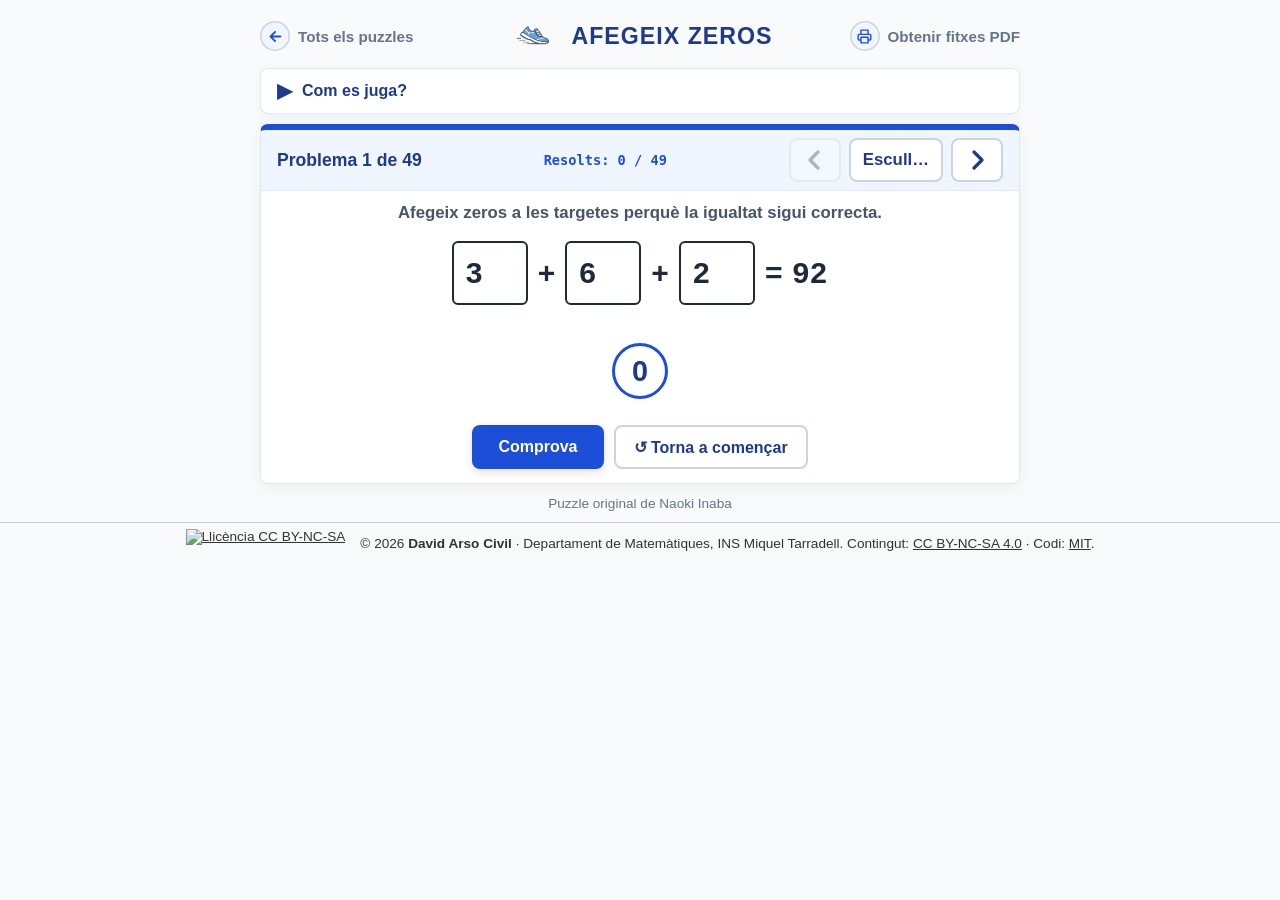
==== afegeix-zeros.html @ 04963f97 "Auto-extract uploaded zip" ====
<!DOCTYPE html>
<html lang="ca">
<head>
    <meta charset="UTF-8">
    <meta name="viewport" content="width=device-width, initial-scale=1.0">
    <meta name="description" content="Puzzle de valor posicional: afegeix zeros a les targetes (3 → 30 → 300) perquè la suma sigui correcta.">
    <title>Afegeix zeros</title>
    <link rel="icon" href="icon.png">
    <link rel="stylesheet" href="css/comu.css">
    <link rel="stylesheet" href="css/afegeix-zeros.css">
</head>
<body>
    <header class="capcalera">
        <a class="tornar" href="index.html"><span class="icona-enllac" aria-hidden="true"><svg viewBox="0 0 24 24"><path d="M19 12H5.5M11.5 5.5L5 12l6.5 6.5" fill="none" stroke="currentColor" stroke-width="2.6" stroke-linecap="round" stroke-linejoin="round"/></svg></span>Tots els puzzles</a>
        <div class="title-row">
            <a href="https://step-quiz.net/" class="home-icon-link" title="Tornar a l'inici" aria-label="Tornar a l'inici">
                <img src="icon.png" alt="Inici">
            </a>
            <h1>Afegeix zeros</h1>
        </div>
        <a class="per-imprimir" href="imprimir/afegeix-zeros.html"><span class="icona-enllac" aria-hidden="true"><svg viewBox="0 0 24 24"><path d="M7 9V3h10v6M7 17H4.5A1.5 1.5 0 0 1 3 15.5v-5A1.5 1.5 0 0 1 4.5 9h15a1.5 1.5 0 0 1 1.5 1.5v5a1.5 1.5 0 0 1-1.5 1.5H17M7 13h10v8H7z" fill="none" stroke="currentColor" stroke-width="2" stroke-linejoin="round"/></svg></span>Obtenir fitxes PDF</a>
    </header>

    <!-- ══════════ INSTRUCCIONS (traducció de la pàgina 1 de src/zero_q.pdf) ══════════ -->
    <details class="instruccions" id="instruccions">
        <summary>Com es juga?</summary>
        <div class="instr-cos">
            <p class="instr-intro">Hi ha una igualtat feta amb targetes que tenen un número.</p>
            <ul class="instr-regles">
                <li>Afegeix <strong>zeros</strong> a algunes targetes perquè la <strong>igualtat</strong> sigui correcta.</li>
            </ul>

            <div class="instr-fila exemple">
                <figure id="ex-problema"><figcaption>Exemple</figcaption></figure>
                <span class="instr-fletxa-gran" aria-hidden="true">→</span>
                <figure id="ex-solucio"><figcaption>Solució</figcaption></figure>
            </div>

            <div class="instr-caixa">
                <h3>Afegeix zeros a les targetes</h3>
                <div class="instr-fila">
                    <figure><div class="targeta mostra"><span class="xifra">1</span></div><figcaption class="instr-veredicte be"><b>✓</b>No n'hi escrius cap.</figcaption></figure>
                    <figure><div class="targeta mostra"><span class="xifra">2</span><span class="zero">0</span><span class="zero">0</span></div><figcaption class="instr-veredicte be"><b>✓</b>N'hi escrius dos.</figcaption></figure>
                    <figure><div class="targeta mostra"><span class="xifra">3</span><span class="zero">0</span></div><figcaption class="instr-veredicte be"><b>✓</b>N'hi escrius un.</figcaption></figure>
                </div>
                <div class="instr-fila">
                    <figure><div class="parella"><div class="targeta mostra"><span class="xifra">1</span><span class="zero no-zero">8</span></div><div class="targeta mostra"><span class="xifra">2</span><span class="zero no-zero">1</span><span class="zero">0</span></div></div><figcaption class="instr-veredicte malament"><b>✗</b>No pots escriure xifres que no siguin 0.</figcaption></figure>
                </div>
            </div>

            <div class="instr-caixa">
                <h3>La igualtat ha de ser correcta</h3>
                <div class="instr-fila columna">
                    <figure id="ex-be"><figcaption class="instr-veredicte be"><b>✓</b>És correcta.</figcaption></figure>
                    <figure id="ex-malament"><figcaption class="instr-veredicte malament"><b>✗</b>El càlcul no surt: 10 + 2 + 300 = 312.</figcaption></figure>
                </div>
                <p class="instr-compte">Toca una targeta per afegir-hi un zero. Per treure'n un, toca el botó − de sota la targeta.</p>
            </div>
        </div>
    </details>

    <!-- ══════════ JOC ══════════ -->
    <main class="panel">
        <div class="header-info">
            <div class="level-text"><span id="titol-problema">Problema 1 de 42</span><span class="ja-resolt" id="ja-resolt" hidden>✓ resolt</span></div>
            <div class="score-text" id="comptador">Resolts: 0 / 42</div>
            <nav class="nav-problemes" aria-label="Problemes">
                <button type="button" class="btn-nav" id="btn-anterior" aria-label="Problema anterior"><svg viewBox="0 0 24 24" aria-hidden="true"><path d="M15 4l-8 8 8 8" fill="none" stroke="currentColor" stroke-width="3.2" stroke-linecap="round" stroke-linejoin="round"/></svg></button>
                <button type="button" class="btn-nav" id="btn-tria">Escull…</button>
                <button type="button" class="btn-nav" id="btn-seguent" aria-label="Problema següent"><svg viewBox="0 0 24 24" aria-hidden="true"><path d="M9 4l8 8-8 8" fill="none" stroke="currentColor" stroke-width="3.2" stroke-linecap="round" stroke-linejoin="round"/></svg></button>
            </nav>
        </div>

        <p class="regla">Afegeix <strong>zeros</strong> a les targetes perquè la <strong>igualtat</strong> sigui correcta.</p>
        <div id="tauler-wrap"></div>
        <div class="pila-wrap">
            <div class="pila zeros" id="pila" role="group" aria-label="Un zero per arrossegar"></div>
        </div>

        <div class="missatge" id="missatge" aria-live="polite"></div>

        <div class="accions">
            <button type="button" class="btn-principal" id="btn-comprova">Comprova</button>
            <button type="button" class="btn-sec" id="btn-reinicia">↺ Torna a començar</button>
        </div>
    </main>

    <p class="credits">Puzzle original de Naoki Inaba</p>
    <footer class="peu-llicencia">
        <a rel="license" href="https://creativecommons.org/licenses/by-nc-sa/4.0/deed.ca">
            <img alt="Llicència CC BY-NC-SA" src="https://licensebuttons.net/l/by-nc-sa/4.0/88x31.png">
        </a>
        <span>
            © 2026 <strong>David Arso Civil</strong> · Departament de Matemàtiques, INS Miquel Tarradell.
            Contingut: <a rel="license" href="https://creativecommons.org/licenses/by-nc-sa/4.0/deed.ca">CC BY-NC-SA 4.0</a> · Codi: <a href="https://opensource.org/license/mit">MIT</a>.
        </span>
    </footer>

    <!-- ══════════ TRIA DE PROBLEMA ══════════ -->
    <dialog class="dialeg-tria" id="dialeg-tria" aria-labelledby="tria-titol">
        <h2 id="tria-titol">Escull un problema</h2>
        <p>Van de més fàcils a més difícils. Els que ja has resolt tenen un ✓.</p>
        <div class="graella" id="graella-problemes"></div>
        <div class="dialeg-peu">
            <button type="button" class="btn-text" id="btn-esborra-progres">Esborra els ✓</button>
            <button type="button" class="btn-sec" id="btn-tanca-tria">Tanca</button>
        </div>
    </dialog>

    <script src="js/comu.js" defer></script>
    <script src="js/afegeix-zeros/problemes.js" defer></script>
    <script src="js/afegeix-zeros/motor.js" defer></script>
    <script src="js/afegeix-zeros/tauler.js" defer></script>
    <script src="js/afegeix-zeros/afegeix-zeros.js" defer></script>
</body>
</html>
---- css/comu.css ----
/*
============================================================================
FITXER: css/comu.css
ROL: Estils comuns a tots els puzzles (colors, títol, panell, capçalera,
     botons, peu). Segueix l'aspecte de les activitats de step-quiz.net.
ARQUITECTURA: Cada puzzle té el seu CSS (css/<puzzle>.css), que es carrega
     DESPRÉS d'aquest i hi defineix els colors de tema (--primary…).
============================================================================
*/
:root {
    /* Text */
    --text-main: #1e293b;
    --text-muted: #64748b;

    /* Fons i vores */
    --bg-color: #f8fafc;
    --panel-bg: #ffffff;
    --border-color: #e2e8f0;
    --border-heavy: #cbd5e1;
    --border-strong: #94a3b8;

    /* Estats */
    --success: #047857;
    --success-light: #d1fae5;
    --danger: #dc2626;
    --danger-light: #fee2e2;
    --warning: #d97706;

    /* Tema (cada puzzle el canvia) */
    --primary: #0369a1;
    --primary-light: #e0f2fe;
    --primary-hover: #075985;
    --primary-dark: #0c4a6e;
}

* {
    box-sizing: border-box;
}

button,
a,
[role='button'],
[tabindex] {
    touch-action: manipulation;
}

body {
    font-family: 'Segoe UI', Tahoma, Geneva, Verdana, sans-serif;
    background-color: var(--bg-color);
    color: var(--text-main);
    display: flex;
    flex-direction: column;
    align-items: center;
    margin: 0;
    padding: 10px 16px 28px 16px;
    min-height: 100vh;
    min-height: 100dvh;
}

/* ---- Capçalera: tornar a la portada, el títol (amb la sabatilla) i la versió per imprimir ----
   Tot en una sola fila si hi cap; en pantalles estretes, els dos enllaços a dalt i el títol a sota. */
.capcalera {
    width: 100%;
    max-width: 760px;
    display: grid;
    grid-template-columns: 1fr auto 1fr;
    grid-template-areas: 'tornar titol imprimir';
    align-items: center;
    gap: 2px 12px;
}
.capcalera .tornar {
    grid-area: tornar;
    justify-self: start;
}
.capcalera .title-row {
    grid-area: titol;
    margin: 0;
}
.capcalera .per-imprimir {
    grid-area: imprimir;
    justify-self: end;
}
@media (max-width: 859px) {
    .capcalera {
        grid-template-columns: 1fr auto;
        grid-template-areas:
            'tornar imprimir'
            'titol titol';
    }
}
.tornar,
.per-imprimir {
    color: var(--text-muted);
    text-decoration: none;
    font-weight: 600;
    font-size: 0.95em;
}
.tornar:hover,
.per-imprimir:hover {
    color: var(--primary-dark);
    text-decoration: underline;
}
.tornar,
.per-imprimir {
    display: inline-flex;
    align-items: center;
    gap: 8px;
}
.per-imprimir > svg {
    width: 1.15em;
    height: 1.15em;
}
/* La icona de cada enllaç (la fletxa de tornar, la impressora), dins d'un cercle del color del tema.
   En passar-hi el ratolí, el cercle s'omple, i la fletxa de tornar s'avança una mica cap a l'esquerra. */
.icona-enllac {
    flex-shrink: 0;
    width: 30px;
    height: 30px;
    display: inline-flex;
    align-items: center;
    justify-content: center;
    border-radius: 50%;
    background: var(--primary-light);
    color: var(--primary);
    box-shadow: inset 0 0 0 1.5px var(--border-heavy);
    transition:
        transform 0.2s ease,
        background 0.2s,
        color 0.2s,
        box-shadow 0.2s;
}
.icona-enllac svg {
    width: 17px;
    height: 17px;
}
@media (hover: hover) {
    .tornar:hover .icona-enllac,
    .per-imprimir:hover .icona-enllac {
        background: var(--primary);
        color: white;
        box-shadow: 0 2px 8px rgba(15, 23, 42, 0.18);
    }
    .tornar:hover .icona-enllac {
        transform: translateX(-3px);
    }
}

/* ---- Títol, amb la sabatilla que porta a step-quiz.net (com a operacions) ---- */
.title-row {
    display: flex;
    align-items: center;
    justify-content: center;
    gap: 12px;
    margin: 6px 0 4px 0;
}
.title-row h1 {
    margin: 0;
}
.home-icon-link {
    display: block;
    width: 52px;
    height: 52px;
    flex-shrink: 0;
    opacity: 0.75;
    transition: opacity 0.2s ease;
}
.home-icon-link:hover {
    opacity: 1;
    animation: home-blink-shake 0.55s ease forwards;
}
.home-icon-link img {
    width: 100%;
    height: 100%;
    object-fit: contain;
}
@media (max-width: 600px) {
    .home-icon-link {
        width: 42px;
        height: 42px;
    }
    .title-row {
        gap: 10px;
    }
}
h1 {
    text-transform: uppercase;
    letter-spacing: 1px;
    color: var(--primary-dark);
    font-size: 1.45em;
    margin: 10px 0 4px 0;
    text-align: center;
}
.subtitol {
    color: var(--text-muted);
    font-size: 1.05em;
    margin: 0 0 18px 0;
    text-align: center;
}

/* ---- Panell principal ---- */
.panel {
    background-color: var(--panel-bg);
    border-radius: 8px;
    box-shadow: 0 4px 15px rgba(0, 0, 0, 0.05);
    width: 100%;
    max-width: 760px;
    border: 1px solid var(--border-color);
    border-top: 6px solid var(--primary);
    overflow: hidden;
}

/* ---- Capçalera del panell ---- */
.header-info {
    background-color: var(--primary-light);
    padding: 8px 16px;
    border-bottom: 1px solid var(--border-color);
    display: flex;
    justify-content: space-between;
    align-items: center;
    font-weight: bold;
    flex-wrap: wrap;
    gap: 8px;
}
.level-text {
    font-size: 1.1em;
    color: var(--primary-dark);
}
.score-text {
    font-family: monospace;
    font-size: 1.05em;
    color: var(--primary);
}

/* ---- Botons ---- */
.btn-principal,
.btn-sec,
.btn-nav {
    font: inherit;
    font-weight: bold;
    border-radius: 8px;
    cursor: pointer;
    min-height: 44px;
}
.btn-principal {
    background: var(--primary);
    color: white;
    border: none;
    padding: 11px 26px;
    box-shadow: 0 3px 10px rgba(0, 0, 0, 0.12);
}
.btn-sec {
    white-space: nowrap;
    background: white;
    color: var(--primary-dark);
    border: 2px solid var(--border-heavy);
    padding: 8px 18px;
}
.btn-nav {
    display: inline-flex;
    align-items: center;
    justify-content: center;
    background: white;
    color: var(--primary-dark);
    border: 2px solid var(--border-heavy);
    min-width: 48px;
    padding: 4px 12px;
    font-size: 1.05em;
}
.btn-nav svg {
    display: block;
    width: 24px;
    height: 24px;
}
.btn-nav:disabled {
    opacity: 0.35;
    cursor: default;
}
@media (hover: hover) {
    .btn-principal:hover {
        background: var(--primary-hover);
    }
    .btn-sec:hover,
    .btn-nav:not(:disabled):hover {
        border-color: var(--primary);
        background: var(--primary-light);
    }
}
:focus-visible {
    outline: 3px solid var(--primary-dark);
    outline-offset: 2px;
}

/* ══════════════════════════════════════════════
   INSTRUCCIONS (es despleguen)
══════════════════════════════════════════════ */
.instruccions {
    width: 100%;
    max-width: 760px;
    margin: 6px 0 10px 0;
    background: white;
    border: 1px solid var(--border-color);
    border-radius: 8px;
    box-shadow: 0 4px 15px rgba(0, 0, 0, 0.04);
}
.instruccions > summary {
    cursor: pointer;
    padding: 6px 16px;
    font-weight: bold;
    color: var(--primary-dark);
    list-style: none;
    display: flex;
    align-items: center;
    gap: 10px;
    min-height: 44px;
    border-radius: 7px;
    transition:
        background 0.15s,
        color 0.15s;
}
.instruccions[open] > summary {
    border-radius: 7px 7px 0 0;
}
.instruccions > summary::-webkit-details-marker {
    display: none;
}
/* La fletxa de desplegar: ben grossa (1,8 vegades el text) */
.instruccions > summary::before {
    content: '▸';
    display: inline-block;
    font-size: 1.8em;
    line-height: 0.8;
    transition: transform 0.2s;
}
.instruccions[open] > summary::before {
    transform: rotate(90deg);
}
/* En passar-hi el ratolí, canvia de color: es veu que es pot desplegar (o plegar) */
@media (hover: hover) {
    .instruccions > summary:hover {
        background: var(--primary-light);
        color: var(--primary);
    }
    .instruccions:has(> summary:hover) {
        border-color: var(--primary);
    }
}
.instr-cos {
    padding: 0 18px 18px 18px;
    line-height: 1.5;
}
.instr-regles {
    margin: 0 0 14px 0;
    padding-left: 1.2em;
    font-size: 1.05em;
}
.instr-regles li + li {
    margin-top: 4px;
}
.instr-fila {
    display: flex;
    flex-wrap: wrap;
    justify-content: center;
    align-items: center;
    gap: 6px 22px;
}
.instr-fila figure {
    margin: 0;
    display: flex;
    flex-direction: column;
    align-items: center;
    gap: 2px;
}
.instr-fila figcaption {
    font-weight: bold;
    color: var(--text-muted);
    font-size: 0.9em;
}
.instr-fletxa-gran {
    font-size: 1.8em;
    color: var(--border-strong);
}
.instr-caixa {
    margin-top: 16px;
    padding: 12px 16px;
    background: #f8fafc;
    border: 1px solid var(--border-color);
    border-radius: 12px;
}
.instr-caixa h3 {
    margin: 0 0 10px 0;
    font-size: 1em;
    color: var(--primary-dark);
    text-align: center;
}
.instr-caixa ul {
    margin: 8px 0 0 0;
    padding-left: 1.2em;
}
.instr-compte {
    margin: 12px auto 0 auto;
    padding: 6px 12px;
    width: fit-content;
    border: 2px solid var(--warning);
    border-radius: 8px;
    background: #fffbeb;
    font-weight: bold;
    color: #92400e;
    text-align: center;
}
.instr-veredicte {
    font-size: 0.9em;
    text-align: center;
    color: var(--text-main);
}
.instr-veredicte b {
    font-size: 1.3em;
    display: block;
}
.instr-veredicte.be b {
    color: var(--success);
}
.instr-veredicte.malament b {
    color: var(--danger);
}

/* ══════════════════════════════════════════════
   ZONA DE JOC (capçalera, regla, lloc del tauler)
══════════════════════════════════════════════ */
.nav-problemes {
    display: flex;
    gap: 8px;
}
.ja-resolt {
    display: inline-block;
    margin-left: 6px;
    padding: 1px 8px;
    border-radius: 99px;
    background: var(--success-light);
    color: var(--success);
    font-size: 0.8em;
    vertical-align: middle;
}
.ja-resolt[hidden] {
    display: none;
}
.regla {
    margin: 12px 16px 0 16px;
    text-align: center;
    color: #475569;
    font-weight: 600;
    font-size: 1.05em;
}
#tauler-wrap {
    display: flex;
    justify-content: center;
    padding: 10px 16px 6px 16px;
}

/* ══════════════════════════════════════════════
   MISSATGE (error / encert / avís), sota la pila
══════════════════════════════════════════════ */
.missatge {
    margin: 10px auto 4px auto;
    padding: 10px 16px;
    max-width: 520px;
    width: calc(100% - 32px);
    text-align: center;
    border-radius: 10px;
    font-weight: 600;
    line-height: 1.4;
    animation: fadeIn 0.3s;
}
.missatge:empty {
    display: none;
}
.missatge ul {
    list-style: none;
    margin: 6px 0 0 0;
    padding: 0;
    display: flex;
    flex-wrap: wrap;
    justify-content: center;
    gap: 6px 14px;
    font-family: 'Courier New', Courier, monospace;
    font-size: 1.05em;
}
.missatge .btn-principal {
    margin-top: 12px;
}
.missatge.error {
    color: #991b1b;
    background: var(--danger-light);
    border: 1px solid #fecaca;
}
.missatge.ok {
    color: #065f46;
    background: var(--success-light);
    border: 1px solid #a7f3d0;
}
.missatge.info {
    color: var(--primary-dark);
    background: var(--primary-light);
    border: 1px solid #c7d2fe;
}

.accions {
    display: flex;
    flex-wrap: wrap;
    justify-content: center;
    gap: 10px;
    padding: 10px 16px 14px 16px;
}

/* ══════════════════════════════════════════════
   TRIA DE PROBLEMA (diàleg)
══════════════════════════════════════════════ */
.dialeg-tria {
    border: none;
    border-radius: 12px;
    padding: 18px;
    width: min(420px, calc(100vw - 32px));
    box-shadow: 0 20px 50px rgba(15, 23, 42, 0.3);
    color: var(--text-main);
}
.dialeg-tria::backdrop {
    background: rgba(15, 23, 42, 0.45);
}
.dialeg-tria h2 {
    margin: 0 0 4px 0;
    font-size: 1.15em;
    color: var(--primary-dark);
}
.dialeg-tria p {
    margin: 0 0 12px 0;
    color: var(--text-muted);
    font-size: 0.9em;
}
.graella {
    display: grid;
    grid-template-columns: repeat(6, 1fr);
    gap: 8px;
}
.graella button {
    position: relative;
    font: inherit;
    font-weight: bold;
    min-height: 44px;
    border-radius: 8px;
    border: 2px solid var(--border-heavy);
    background: white;
    color: var(--text-main);
    cursor: pointer;
}
.graella button.fet {
    background: var(--success-light);
    border-color: #6ee7b7;
    color: #065f46;
}
.graella button.fet::after {
    content: '✓';
    position: absolute;
    top: -2px;
    right: 3px;
    font-size: 0.75em;
}
.graella button.actual {
    border-color: var(--primary);
    box-shadow: 0 0 0 2px var(--primary);
}
@media (hover: hover) {
    .graella button:hover {
        border-color: var(--primary);
    }
}
.dialeg-peu {
    display: flex;
    justify-content: space-between;
    align-items: center;
    gap: 10px;
    margin-top: 16px;
    flex-wrap: wrap;
}
.btn-text {
    font: inherit;
    font-size: 0.85em;
    background: none;
    border: none;
    color: var(--text-muted);
    text-decoration: underline;
    cursor: pointer;
    padding: 8px 0;
}

/* ══════════════════════════════════════════════
   PILA: les fitxes de sota el tauler (targetes, signes…)
══════════════════════════════════════════════ */
.pila-wrap {
    display: flex;
    flex-direction: column;
    align-items: center;
    gap: 8px;
    padding: 6px 16px 4px 16px;
}
.pila-titol {
    font-size: 0.8em;
    font-weight: bold;
    letter-spacing: 0.5px;
    text-transform: uppercase;
    color: var(--text-muted);
}
.pila {
    display: flex;
    flex-wrap: wrap;
    justify-content: center;
    gap: 14px;
    padding: 10px 16px;
    border-radius: 14px;
    border: 2px dashed transparent;
}
.pila.avisa {
    animation: avisa 0.9s;
}
@keyframes avisa {
    0%,
    100% {
        border-color: transparent;
    }
    30%,
    70% {
        border-color: var(--primary);
        background: var(--primary-light);
    }
}

/* ---- Pantalles estretes ---- */
@media (max-width: 480px) {
    h1 {
        font-size: 1.2em;
    }
    .header-info {
        padding: 7px 12px;
    }
    .instr-cos {
        padding: 0 12px 14px 12px;
    }
    .instr-fila.exemple {
        flex-direction: column;
    }
    .instr-fila.exemple .instr-fletxa-gran {
        transform: rotate(90deg);
    }
    .pila {
        gap: 10px;
        padding: 8px 4px;
    }
}

/* ---- Pantalles apaïsades i baixes (portàtils, Chromebooks, tauletes en horitzontal): capçalera
   encara més compacta, perquè el tauler i la pila càpiguen a la pantalla ---- */
@media (orientation: landscape) and (max-height: 820px) {
    body {
        padding-top: 6px;
    }
    .home-icon-link {
        width: 36px;
        height: 36px;
    }
    .title-row {
        gap: 8px;
        margin: 0;
    }
    h1 {
        font-size: 1.25em;
    }
    .tornar,
    .per-imprimir {
        font-size: 0.9em;
    }
    .instruccions {
        margin: 4px 0 8px 0;
    }
    .instruccions > summary {
        padding: 2px 14px;
        min-height: 38px;
    }
    .header-info {
        padding: 5px 14px;
    }
    .btn-nav {
        min-height: 40px;
    }
    .regla {
        margin-top: 8px;
        font-size: 1em;
    }
    #tauler-wrap {
        padding-top: 8px;
    }
    .icona-enllac {
        width: 26px;
        height: 26px;
    }
    .icona-enllac svg {
        width: 15px;
        height: 15px;
    }
    .accions {
        padding: 8px 16px 10px 16px;
    }
    .credits {
        margin-top: 6px;
    }
}

/* ---- Peu ---- */
.credits {
    max-width: 760px;
    margin: 10px 0 8px 0;
    color: var(--text-muted);
    font-size: 0.85em;
    text-align: center;
    line-height: 1.5;
}
/* Barra de la llicència, com la de la portada de step-quiz.net. No és fixa: va just després dels
   crèdits, sense espai buit entremig (perquè la pàgina sencera càpiga a la pantalla). */
.peu-llicencia {
    align-self: stretch;
    margin: auto -16px -28px -16px;
    padding: 6px 16px;
    background-color: #f8f9fa;
    border-top: 1px solid #ccc;
    display: flex;
    align-items: center;
    justify-content: center;
    gap: 15px;
    flex-wrap: wrap;
    text-align: center;
    font-size: 0.85em;
    color: #333;
}
.credits + .peu-llicencia {
    margin-top: 0;
}
.peu-llicencia img {
    display: block;
    height: 28px;
    border: 0;
}
.peu-llicencia a {
    color: #333;
}

@keyframes home-blink-shake {
    0% {
        transform: scale(1) rotate(0deg);
        opacity: 1;
    }
    15% {
        transform: scale(1.15) rotate(-8deg);
        opacity: 0.3;
    }
    30% {
        transform: scale(1.15) rotate(8deg);
        opacity: 1;
    }
    45% {
        transform: scale(1.1) rotate(-5deg);
        opacity: 0.3;
    }
    60% {
        transform: scale(1.1) rotate(5deg);
        opacity: 1;
    }
    80% {
        transform: scale(1.05) rotate(-2deg);
        opacity: 0.7;
    }
    100% {
        transform: scale(1) rotate(0deg);
        opacity: 1;
    }
}
@keyframes fadeIn {
    from {
        opacity: 0;
        transform: translateY(-4px);
    }
    to {
        opacity: 1;
        transform: none;
    }
}
@keyframes sacseja {
    0%,
    100% {
        transform: translateX(0);
    }
    25% {
        transform: translateX(-6px);
    }
    75% {
        transform: translateX(6px);
    }
}
@media (prefers-reduced-motion: reduce) {
    *,
    *::before,
    *::after {
        animation-duration: 0.01ms !important;
        transition-duration: 0.01ms !important;
    }
}
---- css/afegeix-zeros.css ----
/*
============================================================================
FITXER: css/afegeix-zeros.css
ROL: Estils propis d'«Afegeix zeros»: la igualtat amb les targetes, els zeros
     afegits (del color del tema i encerclats, com al PDF) i el «0» per
     arrossegar.
DEPENDÈNCIES: css/comu.css (s'ha de carregar abans).
============================================================================
*/
:root {
    --primary: #1d4ed8;
    --primary-light: #eff6ff;
    --primary-hover: #1e40af;
    --primary-dark: #1e3a8a;
    --tinta: #1e293b; /* les vores de les targetes, com al paper */
}

/* ══════════════════════════════════════════════
   LA IGUALTAT
══════════════════════════════════════════════ */
#tauler-wrap {
    padding: 18px 8px 20px 8px;
}
.igualtat {
    display: flex;
    flex-wrap: wrap;
    align-items: center;
    justify-content: center;
    gap: 8px 10px;
    font-size: 30px;
    font-weight: 800;
    font-variant-numeric: tabular-nums;
}
.signe {
    color: var(--text-main);
}
.total {
    min-width: 2ch;
    color: var(--text-main);
    letter-spacing: 0.04em;
}

/* ---- Una targeta: la xifra i els zeros afegits ---- */
.targeta {
    position: relative;
    min-width: 76px;
    height: 64px;
    padding: 0 12px;
    display: flex;
    align-items: center;
    justify-content: flex-start;
    gap: 2px;
    background: white;
    border: 2.5px solid var(--tinta);
    border-radius: 6px;
    cursor: pointer;
    user-select: none;
    -webkit-user-select: none;
    transition:
        background 0.15s,
        border-color 0.15s,
        transform 0.15s;
}
.targeta .xifra {
    color: var(--text-main);
}
/* Un zero afegit: del color del tema, dins d'un cercle (com al PDF) */
.zero {
    display: inline-flex;
    align-items: center;
    justify-content: center;
    width: 1.05em;
    height: 1.05em;
    border: 2px solid var(--primary);
    border-radius: 50%;
    color: var(--primary-dark);
    font-size: 0.85em;
    cursor: pointer;
    touch-action: none;
}
.zero.no-zero {
    border-color: var(--danger);
    color: var(--danger);
}
/* El botó «−» de sota la targeta, per treure un zero (només si en té) */
.treu-zero {
    position: absolute;
    left: 50%;
    bottom: -16px;
    width: 30px;
    height: 30px;
    margin-left: -15px;
    display: none;
    align-items: center;
    justify-content: center;
    border: 2px solid var(--border-strong);
    border-radius: 50%;
    background: white;
    color: var(--text-main);
    font-size: 22px;
    font-weight: 800;
    line-height: 1;
    cursor: pointer;
}
/* Zona tàctil més gran que el botó */
.treu-zero::before {
    content: '';
    position: absolute;
    inset: -7px;
    border-radius: 50%;
}
.targeta.amb-zeros .treu-zero {
    display: flex;
}
.igualtat.resolt .treu-zero {
    display: none;
}
.targeta:focus {
    outline: none;
}
.targeta:focus-visible {
    outline: 3px solid var(--primary-dark);
    outline-offset: 3px;
}
@media (hover: hover) {
    .igualtat:not(.resolt):not(.estatic) .targeta:hover {
        background: var(--primary-light);
        border-color: var(--primary);
    }
    .igualtat:not(.resolt):not(.estatic) .treu-zero:hover {
        background: var(--danger-light);
        border-color: var(--danger);
        color: var(--danger);
    }
}
.amb-seleccio .targeta {
    border-color: var(--primary);
}
.targeta.sobre {
    background: var(--primary-light);
    transform: scale(1.06);
}
.igualtat.be .targeta {
    border-color: var(--success);
    background: var(--success-light);
}
.igualtat.be .zero {
    border-color: var(--success);
    color: #065f46;
}
.igualtat.malament .total {
    color: var(--danger);
}
.igualtat.resolt .targeta,
.igualtat.estatic .targeta,
.igualtat.resolt .zero,
.igualtat.estatic .zero {
    cursor: default;
}
/* Al joc, espai entre files per al botó «−» (si les targetes no caben en una sola fila) */
#tauler-wrap .igualtat {
    row-gap: 26px;
}
.zero.acaba-de-posar {
    animation: posa 0.25s ease-out;
}
.targeta.sacseja,
.igualtat.sacseja {
    animation: sacseja 0.3s;
}
@keyframes posa {
    from {
        transform: scale(1.6);
        opacity: 0.3;
    }
}

/* ══════════════════════════════════════════════
   EL «0» PER ARROSSEGAR (i el fantasma)
══════════════════════════════════════════════ */
.pila.zeros {
    justify-content: center;
}
.xifra-zero {
    width: 56px;
    height: 56px;
    display: flex;
    align-items: center;
    justify-content: center;
    border: 3px solid var(--primary);
    border-radius: 50%;
    background: white;
    color: var(--primary-dark);
    font-size: 1.8em;
    font-weight: 800;
    cursor: grab;
    touch-action: none;
    user-select: none;
    -webkit-user-select: none;
}
.xifra-zero.arrossegant {
    opacity: 0.4;
}
.xifra-zero.fantasma {
    position: fixed;
    z-index: 1000;
    pointer-events: none;
    transform: translate(-50%, -50%) scale(1.08);
    box-shadow: 0 10px 24px rgba(15, 23, 42, 0.3);
}
#btn-comprova:disabled {
    opacity: 0.45;
    cursor: default;
}

/* ---- Instruccions ---- */
.instr-intro {
    margin: 0 0 4px 0;
}
.instr-fila .igualtat,
.instr-fila .targeta {
    font-size: 22px;
}
.instr-fila .targeta {
    min-width: 56px;
    height: 48px;
    padding: 0 8px;
}
.instr-fila.columna {
    flex-direction: column;
}
.parella {
    display: flex;
    gap: 14px;
}
.targeta.mostra {
    font-size: 22px;
    font-weight: 800;
    cursor: default;
}

/* ---- Pantalles estretes ---- */
@media (max-width: 480px) {
    .igualtat {
        font-size: 24px;
        gap: 6px 6px;
    }
    .targeta {
        min-width: 56px;
        height: 52px;
        padding: 0 8px;
    }
    .igualtat.quatre {
        font-size: 21px;
    }
    .igualtat.quatre .targeta {
        min-width: 46px;
        padding: 0 6px;
    }
}
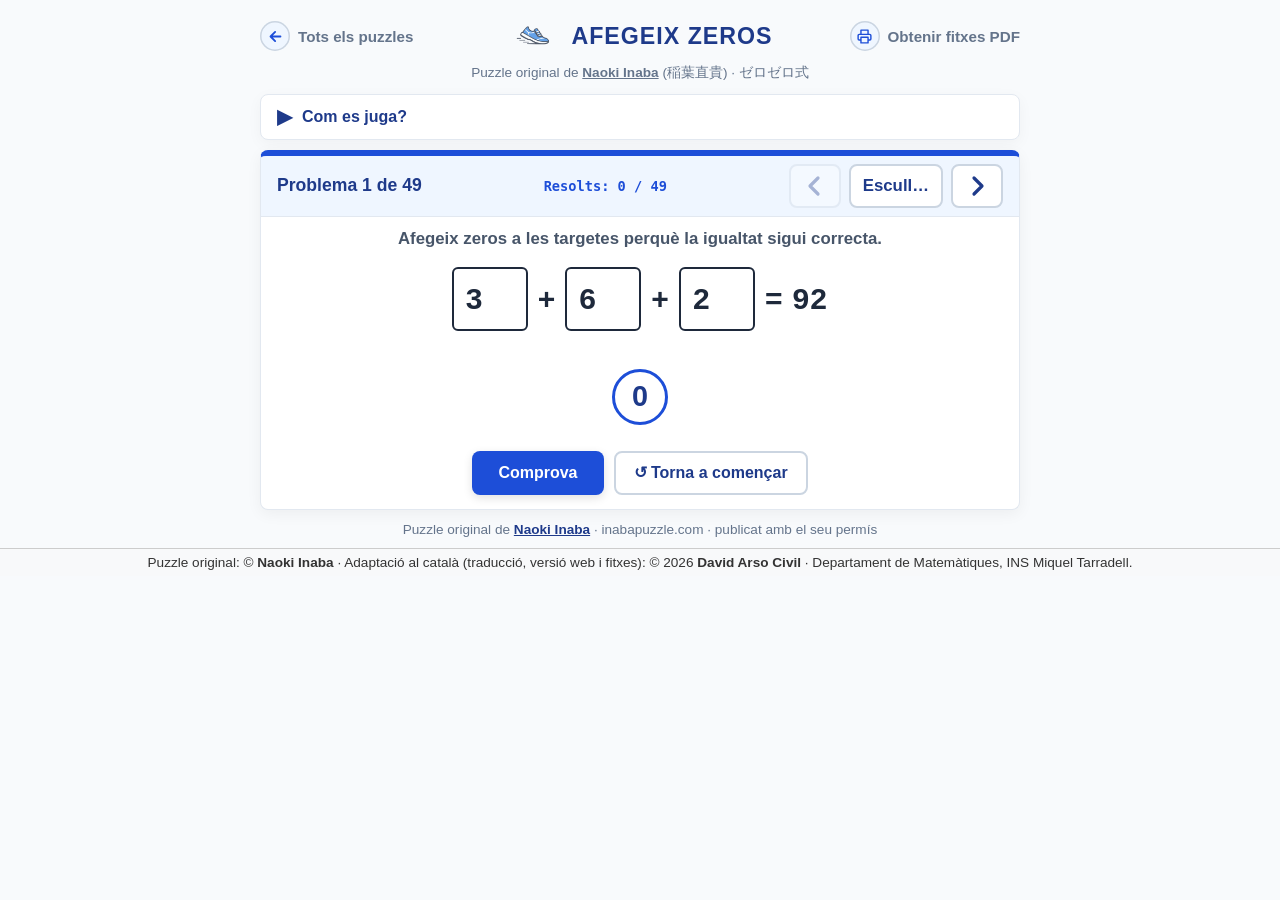
==== commit d3d32afb: "Auto-extract uploaded zip" ====
--- a/afegeix-zeros.html
+++ b/afegeix-zeros.html
@@ -19,6 +19,7 @@
             <h1>Afegeix zeros</h1>
         </div>
         <a class="per-imprimir" href="imprimir/afegeix-zeros.html"><span class="icona-enllac" aria-hidden="true"><svg viewBox="0 0 24 24"><path d="M7 9V3h10v6M7 17H4.5A1.5 1.5 0 0 1 3 15.5v-5A1.5 1.5 0 0 1 4.5 9h15a1.5 1.5 0 0 1 1.5 1.5v5a1.5 1.5 0 0 1-1.5 1.5H17M7 13h10v8H7z" fill="none" stroke="currentColor" stroke-width="2" stroke-linejoin="round"/></svg></span>Obtenir fitxes PDF</a>
+        <p class="autor-cap">Puzzle original de <a href="http://www.inabapuzzle.com/" target="_blank" rel="noopener">Naoki Inaba</a> (稲葉直貴) · <span lang="ja">ゼロゼロ式</span></p>
     </header>
 
     <!-- ══════════ INSTRUCCIONS (traducció de la pàgina 1 de src/zero_q.pdf) ══════════ -->
@@ -85,14 +86,11 @@
         </div>
     </main>
 
-    <p class="credits">Puzzle original de Naoki Inaba</p>
+    <p class="credits">Puzzle original de <a href="http://www.inabapuzzle.com/" target="_blank" rel="noopener">Naoki Inaba</a> · inabapuzzle.com · publicat amb el seu permís</p>
     <footer class="peu-llicencia">
-        <a rel="license" href="https://creativecommons.org/licenses/by-nc-sa/4.0/deed.ca">
-            <img alt="Llicència CC BY-NC-SA" src="https://licensebuttons.net/l/by-nc-sa/4.0/88x31.png">
-        </a>
         <span>
+            Puzzle original: © <strong>Naoki Inaba</strong> · Adaptació al català (traducció, versió web i fitxes):
             © 2026 <strong>David Arso Civil</strong> · Departament de Matemàtiques, INS Miquel Tarradell.
-            Contingut: <a rel="license" href="https://creativecommons.org/licenses/by-nc-sa/4.0/deed.ca">CC BY-NC-SA 4.0</a> · Codi: <a href="https://opensource.org/license/mit">MIT</a>.
         </span>
     </footer>
 
--- a/css/comu.css
+++ b/css/comu.css
@@ -64,7 +64,9 @@
     max-width: 760px;
     display: grid;
     grid-template-columns: 1fr auto 1fr;
-    grid-template-areas: 'tornar titol imprimir';
+    grid-template-areas:
+        'tornar titol imprimir'
+        'autor autor autor';
     align-items: center;
     gap: 2px 12px;
 }
@@ -85,8 +87,25 @@
         grid-template-columns: 1fr auto;
         grid-template-areas:
             'tornar imprimir'
-            'titol titol';
-    }
+            'titol titol'
+            'autor autor';
+    }
+}
+/* Crèdit de l'autor, sota el títol: Naoki Inaba és l'autor de tots els puzzles */
+.capcalera .autor-cap {
+    grid-area: autor;
+    margin: 0 0 6px 0;
+    text-align: center;
+    font-size: 0.85em;
+    line-height: 1.3;
+    color: var(--text-muted);
+}
+.capcalera .autor-cap a {
+    color: var(--text-muted);
+    font-weight: 600;
+}
+.capcalera .autor-cap a:hover {
+    color: var(--primary-dark);
 }
 .tornar,
 .per-imprimir {
@@ -676,6 +695,10 @@
     .per-imprimir {
         font-size: 0.9em;
     }
+    .capcalera .autor-cap {
+        margin-bottom: 2px;
+        font-size: 0.8em;
+    }
     .instruccions {
         margin: 4px 0 8px 0;
     }
@@ -738,13 +761,12 @@
     font-size: 0.85em;
     color: #333;
 }
+.credits a {
+    color: var(--primary-dark);
+    font-weight: 600;
+}
 .credits + .peu-llicencia {
     margin-top: 0;
-}
-.peu-llicencia img {
-    display: block;
-    height: 28px;
-    border: 0;
 }
 .peu-llicencia a {
     color: #333;
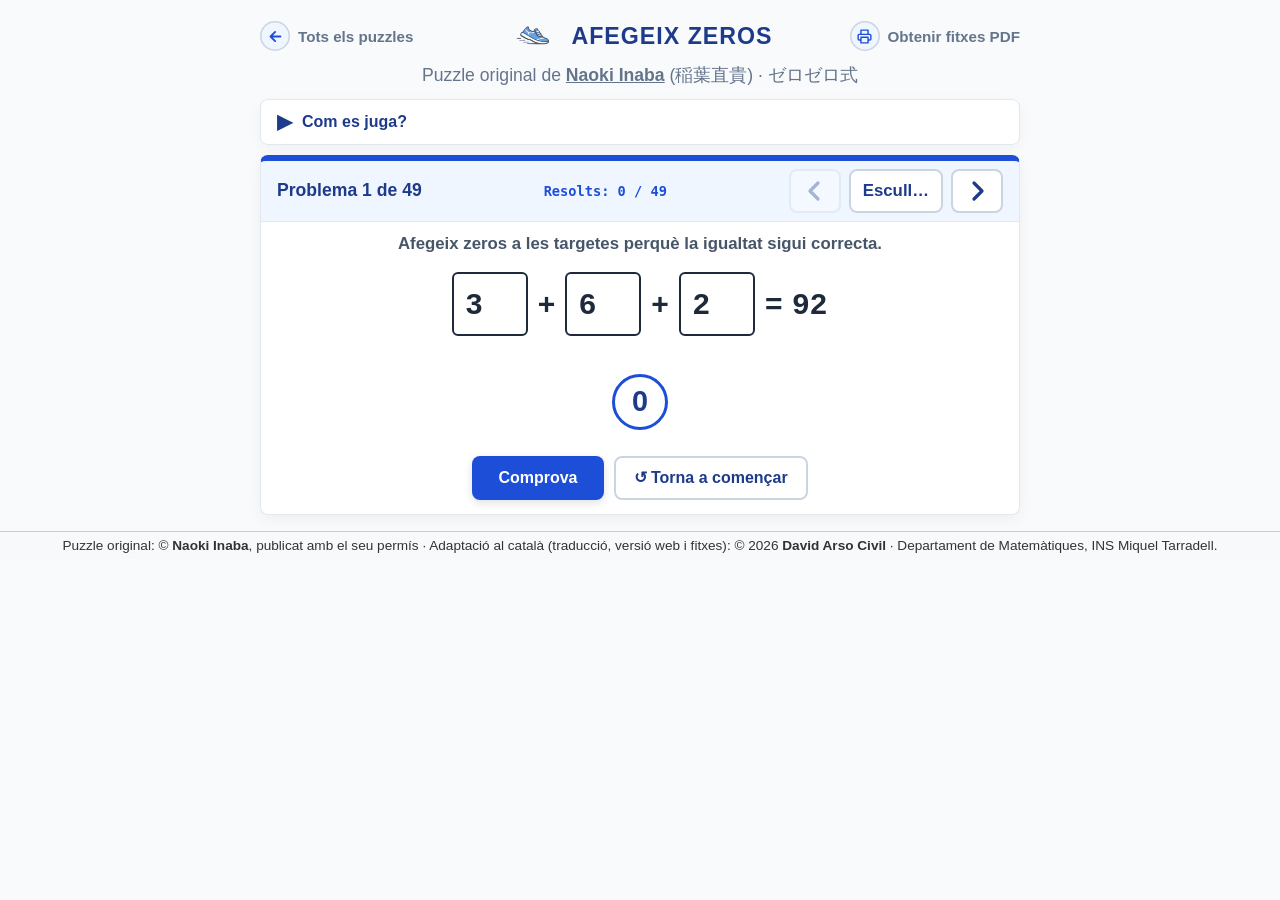
==== commit fa675896: "Auto-extract uploaded zip" ====
--- a/afegeix-zeros.html
+++ b/afegeix-zeros.html
@@ -86,10 +86,9 @@
         </div>
     </main>
 
-    <p class="credits">Puzzle original de <a href="http://www.inabapuzzle.com/" target="_blank" rel="noopener">Naoki Inaba</a> · inabapuzzle.com · publicat amb el seu permís</p>
     <footer class="peu-llicencia">
         <span>
-            Puzzle original: © <strong>Naoki Inaba</strong> · Adaptació al català (traducció, versió web i fitxes):
+            Puzzle original: © <strong>Naoki Inaba</strong>, publicat amb el seu permís · Adaptació al català (traducció, versió web i fitxes):
             © 2026 <strong>David Arso Civil</strong> · Departament de Matemàtiques, INS Miquel Tarradell.
         </span>
     </footer>
--- a/css/comu.css
+++ b/css/comu.css
@@ -96,7 +96,7 @@
     grid-area: autor;
     margin: 0 0 6px 0;
     text-align: center;
-    font-size: 0.85em;
+    font-size: 1.1em;
     line-height: 1.3;
     color: var(--text-muted);
 }
@@ -697,7 +697,7 @@
     }
     .capcalera .autor-cap {
         margin-bottom: 2px;
-        font-size: 0.8em;
+        font-size: 1.04em;
     }
     .instruccions {
         margin: 4px 0 8px 0;
@@ -730,25 +730,17 @@
     .accions {
         padding: 8px 16px 10px 16px;
     }
-    .credits {
-        margin-top: 6px;
+    .peu-llicencia {
+        margin-top: 8px;
     }
 }
 
 /* ---- Peu ---- */
-.credits {
-    max-width: 760px;
-    margin: 10px 0 8px 0;
-    color: var(--text-muted);
-    font-size: 0.85em;
-    text-align: center;
-    line-height: 1.5;
-}
-/* Barra de la llicència, com la de la portada de step-quiz.net. No és fixa: va just després dels
-   crèdits, sense espai buit entremig (perquè la pàgina sencera càpiga a la pantalla). */
+/* Peu amb el © de l'autor i el de l'adaptació, com la barra de la portada de step-quiz.net. No és fix: va
+   just després del contingut (perquè la pàgina sencera càpiga a la pantalla). */
 .peu-llicencia {
     align-self: stretch;
-    margin: auto -16px -28px -16px;
+    margin: 16px -16px -28px -16px;
     padding: 6px 16px;
     background-color: #f8f9fa;
     border-top: 1px solid #ccc;
@@ -761,13 +753,6 @@
     font-size: 0.85em;
     color: #333;
 }
-.credits a {
-    color: var(--primary-dark);
-    font-weight: 600;
-}
-.credits + .peu-llicencia {
-    margin-top: 0;
-}
 .peu-llicencia a {
     color: #333;
 }
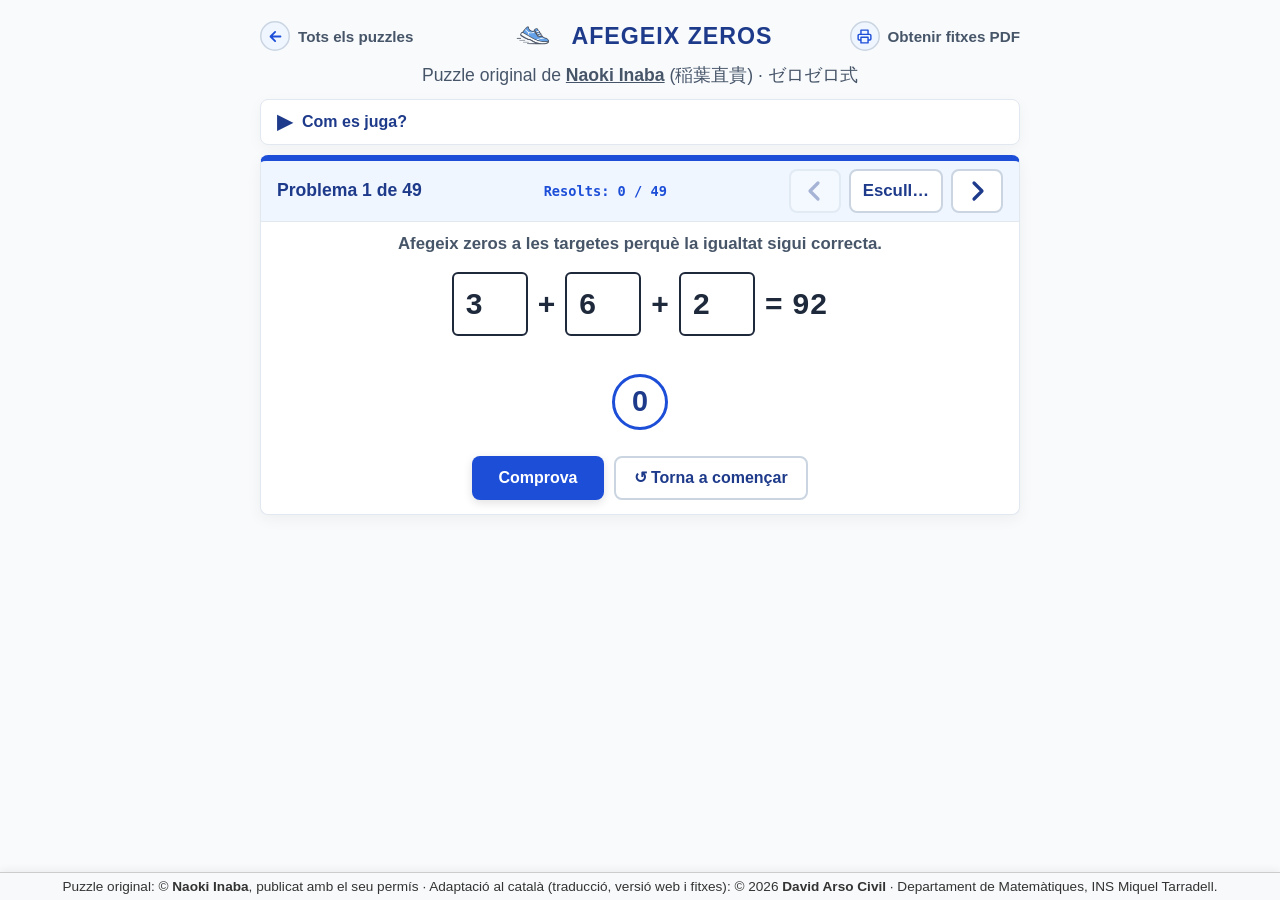
==== commit 7e802049: "Add files via upload" ====
--- a/afegeix-zeros.html
+++ b/afegeix-zeros.html
@@ -105,6 +105,7 @@
     </dialog>
 
     <script src="js/comu.js" defer></script>
+    <script src="js/peu.js" defer></script>
     <script src="js/afegeix-zeros/problemes.js" defer></script>
     <script src="js/afegeix-zeros/motor.js" defer></script>
     <script src="js/afegeix-zeros/tauler.js" defer></script>
--- a/css/comu.css
+++ b/css/comu.css
@@ -10,7 +10,7 @@
 :root {
     /* Text */
     --text-main: #1e293b;
-    --text-muted: #64748b;
+    --text-muted: #475569;
 
     /* Fons i vores */
     --bg-color: #f8fafc;
@@ -730,20 +730,27 @@
     .accions {
         padding: 8px 16px 10px 16px;
     }
-    .peu-llicencia {
-        margin-top: 8px;
-    }
 }
 
 /* ---- Peu ---- */
-/* Peu amb el © de l'autor i el de l'adaptació, com la barra de la portada de step-quiz.net. No és fix: va
-   just després del contingut (perquè la pàgina sencera càpiga a la pantalla). */
+/* Peu amb el © de l'autor i el de l'adaptació, com la barra de la portada de step-quiz.net.
+   És fix a la part de baix de la finestra: sempre es veu. L'alçada real la mesura js/comu.js i la deixa a
+   --peu-alt, perquè el cos de la pàgina reservi aquest espai i el peu no tapi res (si no hi ha JS,
+   el valor de reserva de sota és prou ample). */
+body {
+    padding-bottom: calc(var(--peu-alt, 56px) + 8px);
+}
 .peu-llicencia {
-    align-self: stretch;
-    margin: 16px -16px -28px -16px;
-    padding: 6px 16px;
+    position: fixed;
+    left: 0;
+    right: 0;
+    bottom: 0;
+    z-index: 50;
+    margin: 0;
+    padding: 6px 16px calc(6px + env(safe-area-inset-bottom, 0px)) 16px;
     background-color: #f8f9fa;
     border-top: 1px solid #ccc;
+    box-shadow: 0 -2px 8px rgba(0, 0, 0, 0.06);
     display: flex;
     align-items: center;
     justify-content: center;
@@ -753,6 +760,15 @@
     font-size: 0.85em;
     color: #333;
 }
+@media print {
+    .peu-llicencia {
+        position: static;
+        box-shadow: none;
+    }
+    body {
+        padding-bottom: 28px;
+    }
+}
 .peu-llicencia a {
     color: #333;
 }
